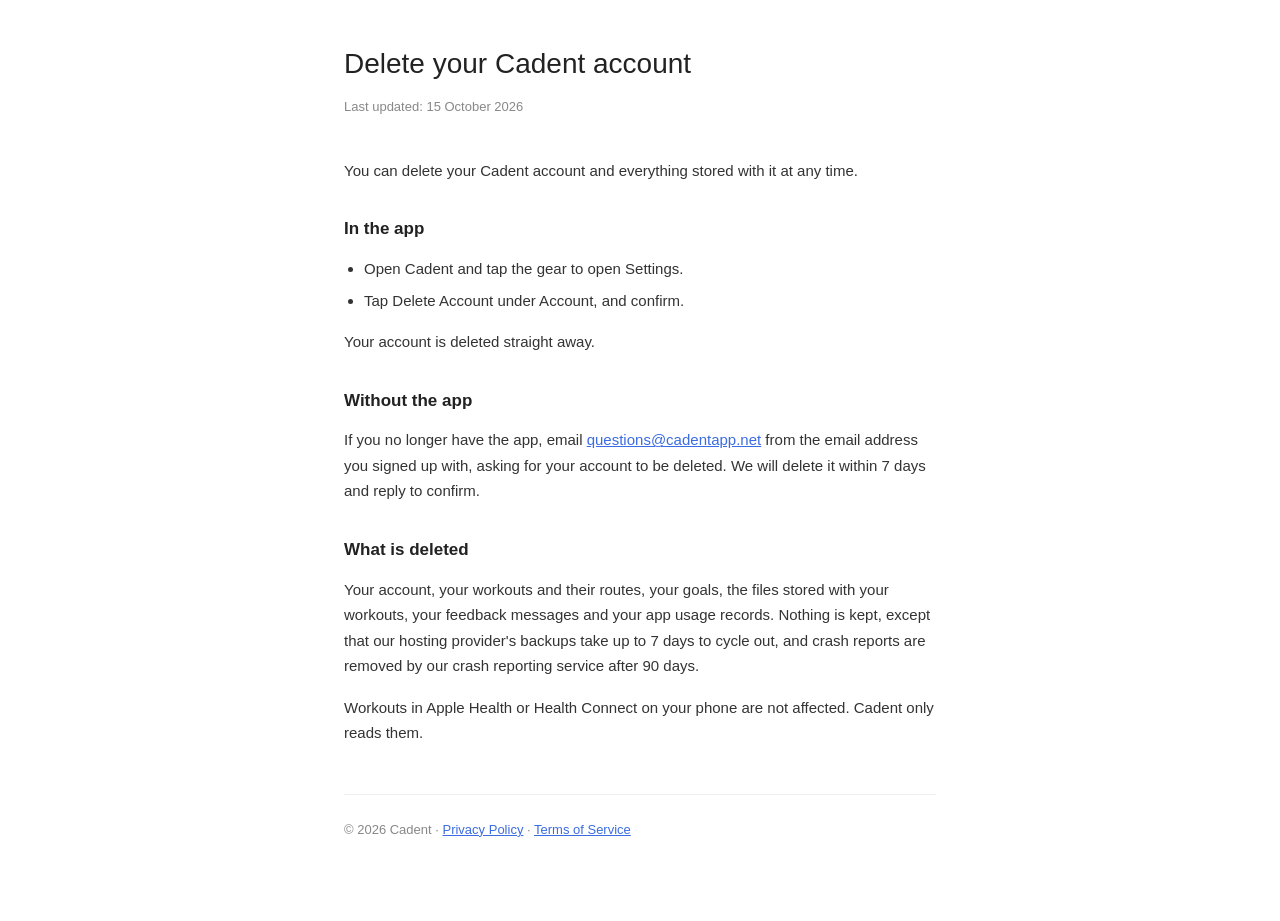
==== delete-account.html @ 182a0697 "Account deletion page, as Google Play requires" ====
<!DOCTYPE html>
<html lang="en">
<head>
  <meta charset="UTF-8">
  <meta name="viewport" content="width=device-width, initial-scale=1.0">
  <title>Delete your account — Cadent</title>
  <style>
    * { margin: 0; padding: 0; box-sizing: border-box; }
    body {
      font-family: -apple-system, BlinkMacSystemFont, 'Segoe UI', Roboto, sans-serif;
      color: #222;
      background: #fff;
      line-height: 1.7;
      padding: 40px 24px 80px;
      max-width: 640px;
      margin: 0 auto;
    }
    h1 {
      font-size: 28px;
      font-weight: 300;
      margin-bottom: 8px;
    }
    .updated {
      font-size: 13px;
      color: #888;
      margin-bottom: 40px;
    }
    h2 {
      font-size: 17px;
      font-weight: 600;
      margin-top: 32px;
      margin-bottom: 12px;
    }
    p {
      font-size: 15px;
      color: #333;
      margin-bottom: 16px;
    }
    ul {
      margin: 0 0 16px 20px;
      font-size: 15px;
      color: #333;
    }
    li { margin-bottom: 6px; }
    a { color: #3B6CE1; }
    .footer {
      margin-top: 48px;
      padding-top: 24px;
      border-top: 1px solid #eee;
      font-size: 13px;
      color: #888;
    }
  </style>
</head>
<body>

  <h1>Delete your Cadent account</h1>
  <p class="updated">Last updated: 15 October 2026</p>

  <p>You can delete your Cadent account and everything stored with it at any time.</p>

  <h2>In the app</h2>
  <ul>
    <li>Open Cadent and tap the gear to open Settings.</li>
    <li>Tap Delete Account under Account, and confirm.</li>
  </ul>
  <p>Your account is deleted straight away.</p>

  <h2>Without the app</h2>
  <p>If you no longer have the app, email <a href="mailto:questions@cadentapp.net?subject=Delete%20my%20account">questions@cadentapp.net</a> from the email address you signed up with, asking for your account to be deleted. We will delete it within 7 days and reply to confirm.</p>

  <h2>What is deleted</h2>
  <p>Your account, your workouts and their routes, your goals, the files stored with your workouts, your feedback messages and your app usage records. Nothing is kept, except that our hosting provider's backups take up to 7 days to cycle out, and crash reports are removed by our crash reporting service after 90 days.</p>
  <p>Workouts in Apple Health or Health Connect on your phone are not affected. Cadent only reads them.</p>

  <div class="footer">
    &copy; 2026 Cadent &middot; <a href="/privacy">Privacy Policy</a> &middot; <a href="/terms">Terms of Service</a>
  </div>

</body>
</html>
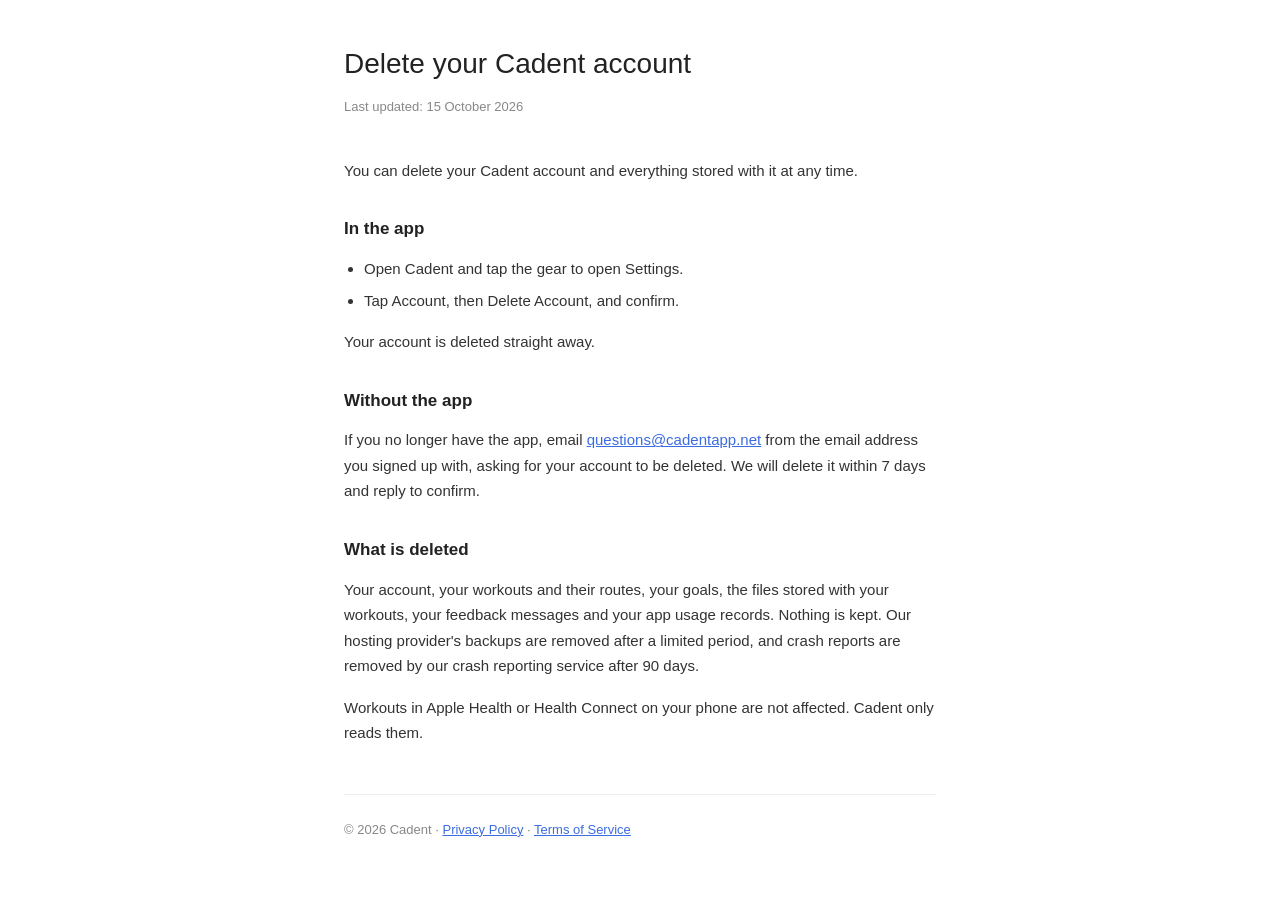
==== commit 9d4dab6b: "Account deletion page: match the app's Settings path" ====
--- a/delete-account.html
+++ b/delete-account.html
@@ -62,7 +62,7 @@
   <h2>In the app</h2>
   <ul>
     <li>Open Cadent and tap the gear to open Settings.</li>
-    <li>Tap Delete Account under Account, and confirm.</li>
+    <li>Tap Account, then Delete Account, and confirm.</li>
   </ul>
   <p>Your account is deleted straight away.</p>
 
@@ -70,7 +70,7 @@
   <p>If you no longer have the app, email <a href="mailto:questions@cadentapp.net?subject=Delete%20my%20account">questions@cadentapp.net</a> from the email address you signed up with, asking for your account to be deleted. We will delete it within 7 days and reply to confirm.</p>
 
   <h2>What is deleted</h2>
-  <p>Your account, your workouts and their routes, your goals, the files stored with your workouts, your feedback messages and your app usage records. Nothing is kept, except that our hosting provider's backups take up to 7 days to cycle out, and crash reports are removed by our crash reporting service after 90 days.</p>
+  <p>Your account, your workouts and their routes, your goals, the files stored with your workouts, your feedback messages and your app usage records. Nothing is kept. Our hosting provider's backups are removed after a limited period, and crash reports are removed by our crash reporting service after 90 days.</p>
   <p>Workouts in Apple Health or Health Connect on your phone are not affected. Cadent only reads them.</p>
 
   <div class="footer">
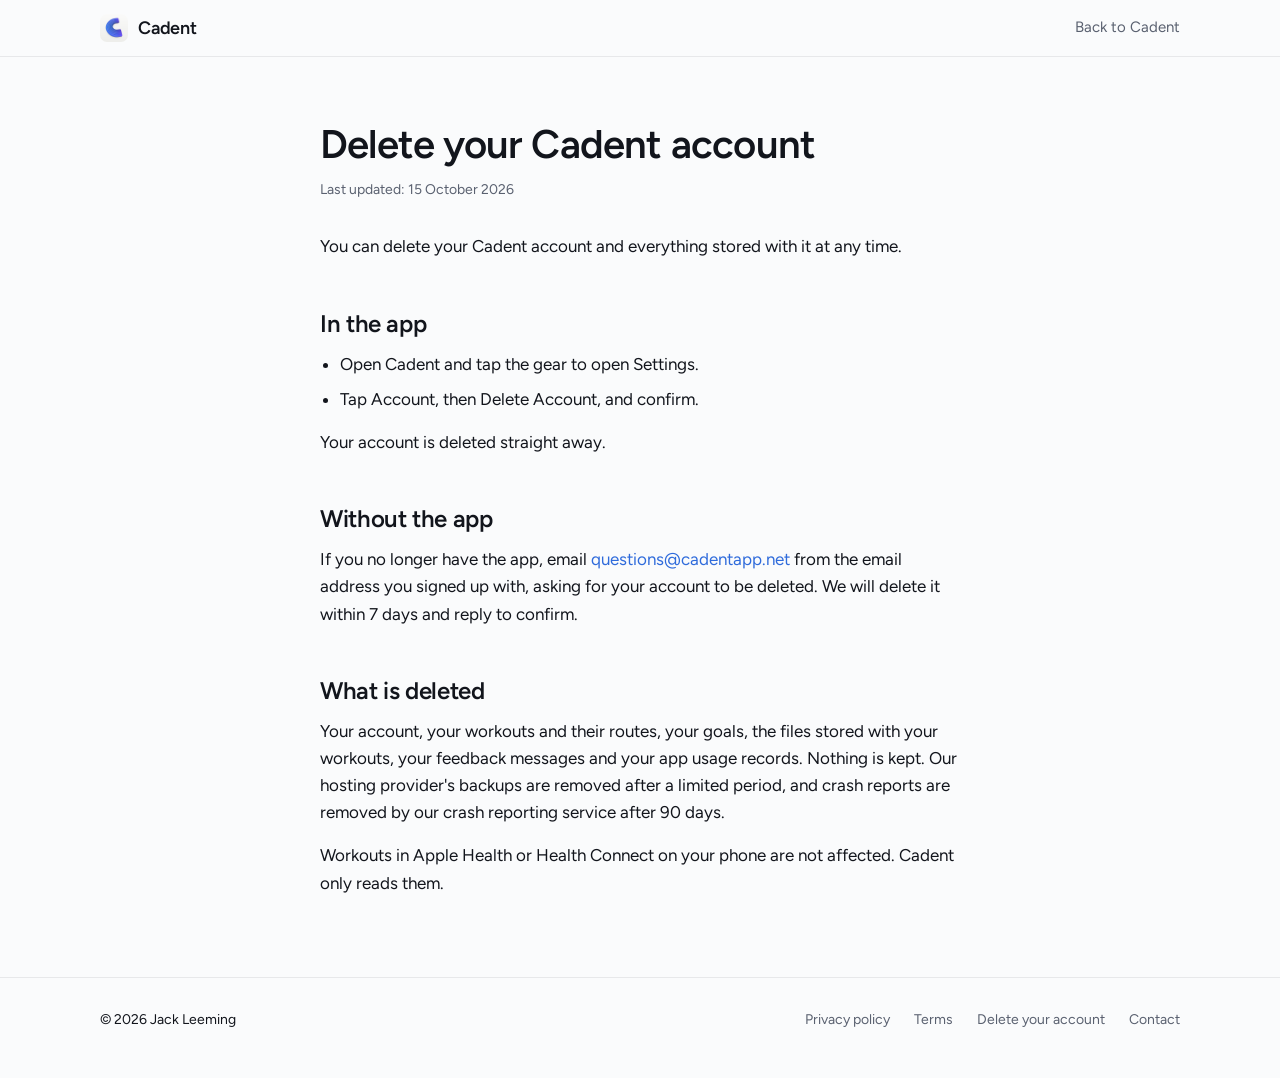
==== commit bf7f91ae: "Website refresh for 2.0: new home page, shared stylesheet, legal pages restyled Built from the desig" ====
--- a/delete-account.html
+++ b/delete-account.html
@@ -1,81 +1,69 @@
-<!DOCTYPE html>
-<html lang="en">
+<!doctype html>
+<html lang="en-AU">
 <head>
-  <meta charset="UTF-8">
-  <meta name="viewport" content="width=device-width, initial-scale=1.0">
-  <title>Delete your account — Cadent</title>
-  <style>
-    * { margin: 0; padding: 0; box-sizing: border-box; }
-    body {
-      font-family: -apple-system, BlinkMacSystemFont, 'Segoe UI', Roboto, sans-serif;
-      color: #222;
-      background: #fff;
-      line-height: 1.7;
-      padding: 40px 24px 80px;
-      max-width: 640px;
-      margin: 0 auto;
-    }
-    h1 {
-      font-size: 28px;
-      font-weight: 300;
-      margin-bottom: 8px;
-    }
-    .updated {
-      font-size: 13px;
-      color: #888;
-      margin-bottom: 40px;
-    }
-    h2 {
-      font-size: 17px;
-      font-weight: 600;
-      margin-top: 32px;
-      margin-bottom: 12px;
-    }
-    p {
-      font-size: 15px;
-      color: #333;
-      margin-bottom: 16px;
-    }
-    ul {
-      margin: 0 0 16px 20px;
-      font-size: 15px;
-      color: #333;
-    }
-    li { margin-bottom: 6px; }
-    a { color: #3B6CE1; }
-    .footer {
-      margin-top: 48px;
-      padding-top: 24px;
-      border-top: 1px solid #eee;
-      font-size: 13px;
-      color: #888;
-    }
-  </style>
+<meta charset="utf-8">
+<meta name="viewport" content="width=device-width, initial-scale=1">
+<title>Delete your account: Cadent</title>
+<meta name="description" content="How to delete your Cadent account and every workout stored with it.">
+<meta name="color-scheme" content="light dark">
+<meta name="theme-color" media="(prefers-color-scheme: light)" content="#FAFBFC">
+<meta name="theme-color" media="(prefers-color-scheme: dark)" content="#111214">
+<meta property="og:title" content="Cadent: delete your account">
+<meta property="og:description" content="How to delete your Cadent account and every workout stored with it.">
+<meta property="og:image" content="https://cadentapp.net/share.png">
+<meta property="og:url" content="https://cadentapp.net/delete-account.html">
+<meta property="og:type" content="website">
+<meta name="twitter:card" content="summary_large_image">
+<link rel="icon" href="img/favicon-64.png" sizes="64x64">
+<link rel="icon" href="img/favicon-32.png" sizes="32x32">
+<link rel="apple-touch-icon" href="img/apple-touch-icon.png">
+<link rel="preconnect" href="https://fonts.googleapis.com">
+<link rel="preconnect" href="https://fonts.gstatic.com" crossorigin>
+<link href="https://fonts.googleapis.com/css2?family=Figtree:wght@400;500;600;700&display=swap" rel="stylesheet">
+<link rel="stylesheet" href="site.css">
 </head>
 <body>
 
-  <h1>Delete your Cadent account</h1>
-  <p class="updated">Last updated: 15 October 2026</p>
+<header class="header">
+  <div class="wrap">
+    <a class="brand" href="/" aria-label="Cadent home"><img src="img/icon-128.png" alt="" width="28" height="28">Cadent</a>
+    <a class="back" href="/">Back to Cadent</a>
+  </div>
+</header>
 
-  <p>You can delete your Cadent account and everything stored with it at any time.</p>
+<main class="read">
+<h1>Delete your Cadent account</h1>
+<p class="updated">Last updated: 15 October 2026</p>
 
-  <h2>In the app</h2>
-  <ul>
-    <li>Open Cadent and tap the gear to open Settings.</li>
-    <li>Tap Account, then Delete Account, and confirm.</li>
-  </ul>
-  <p>Your account is deleted straight away.</p>
+<p>You can delete your Cadent account and everything stored with it at any time.</p>
 
-  <h2>Without the app</h2>
-  <p>If you no longer have the app, email <a href="mailto:questions@cadentapp.net?subject=Delete%20my%20account">questions@cadentapp.net</a> from the email address you signed up with, asking for your account to be deleted. We will delete it within 7 days and reply to confirm.</p>
+<h2>In the app</h2>
+<ul>
+  <li>Open Cadent and tap the gear to open Settings.</li>
+  <li>Tap Account, then Delete Account, and confirm.</li>
+</ul>
+<p>Your account is deleted straight away.</p>
 
-  <h2>What is deleted</h2>
-  <p>Your account, your workouts and their routes, your goals, the files stored with your workouts, your feedback messages and your app usage records. Nothing is kept. Our hosting provider's backups are removed after a limited period, and crash reports are removed by our crash reporting service after 90 days.</p>
-  <p>Workouts in Apple Health or Health Connect on your phone are not affected. Cadent only reads them.</p>
+<h2>Without the app</h2>
+<p>If you no longer have the app, email <a href="mailto:questions@cadentapp.net?subject=Delete%20my%20account">questions@cadentapp.net</a> from the email address you signed up with, asking for your account to be deleted. We will delete it within 7 days and reply to confirm.</p>
 
-  <div class="footer">
-    &copy; 2026 Cadent &middot; <a href="/privacy">Privacy Policy</a> &middot; <a href="/terms">Terms of Service</a>
+<h2>What is deleted</h2>
+<p>Your account, your workouts and their routes, your goals, the files stored with your workouts, your feedback messages and your app usage records. Nothing is kept. Our hosting provider's backups are removed after a limited period, and crash reports are removed by our crash reporting service after 90 days.</p>
+<p>Workouts in Apple Health or Health Connect on your phone are not affected. Cadent only reads them.</p>
+
+
+</main>
+
+<footer class="footer">
+  <div class="wrap">
+    <div class="copy">© 2026 Jack Leeming</div>
+    <nav aria-label="Legal">
+      <a href="privacy.html">Privacy policy</a>
+      <a href="terms.html">Terms</a>
+      <a href="delete-account.html">Delete your account</a>
+      <a href="/#contact">Contact</a>
+    </nav>
   </div>
-
+</footer>
 </body>
 </html>
--- a/site.css
+++ b/site.css
@@ -0,0 +1,170 @@
+/* Cadent website. Spec: _cadent/3 Website/Website refresh spec.md (19 Oct 2026). */
+
+/* ---------- Tokens ---------- */
+:root {
+  --bg: #FAFBFC; --surface: #FFFFFF; --text: #12151C; --text-2: #5A6170;
+  --accent: #2F6BDB; --accent-2: #6A48F5;
+  --hairline: rgba(18,21,28,.08);
+  --shadow: 0 8px 24px rgba(18,21,28,.08), 0 1px 2px rgba(18,21,28,.06);
+  --phone-shadow: 0 24px 60px rgba(18,21,28,.14), 0 2px 6px rgba(18,21,28,.06);
+  --s1: 4px; --s2: 8px; --s3: 12px; --s4: 16px; --s5: 24px; --s6: 32px; --s7: 48px; --s8: 64px; --s9: 96px;
+  --page: 1120px; --read: 680px; --gutter: 20px;
+}
+@media (prefers-color-scheme: dark) {
+  :root {
+    --bg: #111214; --surface: #1D1E22; --text: #F4F4F5; --text-2: #A9AAB1;
+    --accent: #5B8DEF; --accent-2: #8869FF;
+    --hairline: rgba(244,244,245,.10);
+    --shadow: 0 8px 24px rgba(0,0,0,.35), 0 1px 2px rgba(0,0,0,.4);
+    --phone-shadow: 0 24px 60px rgba(0,0,0,.5), 0 2px 6px rgba(0,0,0,.4);
+  }
+}
+
+/* ---------- Base ---------- */
+* { box-sizing: border-box; }
+html { -webkit-text-size-adjust: 100%; }
+body {
+  margin: 0; background: var(--bg); color: var(--text);
+  font-family: Figtree, system-ui, -apple-system, "Segoe UI", sans-serif;
+  font-size: 17px; line-height: 1.55; -webkit-font-smoothing: antialiased;
+}
+img { display: block; max-width: 100%; height: auto; }
+a { color: inherit; text-decoration: none; }
+a:focus-visible { outline: 2px solid var(--accent); outline-offset: 3px; border-radius: 4px; }
+p { margin: 0; }
+h1, h2, h3 { margin: 0; font-weight: 600; letter-spacing: -.015em; }
+.wrap { max-width: var(--page); margin: 0 auto; padding: 0 var(--gutter); }
+.lead { font-size: 18px; line-height: 1.5; color: var(--text-2); }
+.small { font-size: 14px; line-height: 1.45; color: var(--text-2); }
+
+/* ---------- Header ---------- */
+.header {
+  position: sticky; top: 0; z-index: 5;
+  background: color-mix(in srgb, var(--bg) 88%, transparent);
+  backdrop-filter: saturate(1.4) blur(12px); -webkit-backdrop-filter: saturate(1.4) blur(12px);
+  border-bottom: 1px solid var(--hairline);
+}
+.header .wrap { display: flex; align-items: center; justify-content: space-between; height: 56px; }
+.brand { display: flex; align-items: center; gap: 10px; font-weight: 600; font-size: 18px; line-height: 1; letter-spacing: -.01em; }
+.brand img { width: 28px; height: 28px; border-radius: 7px; }
+.header .badge { display: none; }
+.header .back { font-size: 15px; color: var(--text-2); }
+.header .back:hover { color: var(--text); }
+@media (min-width: 768px) { .header .badge { display: block; --badge-h: 36px; } }
+
+/* ---------- App Store badge (Apple's artwork; black on light, white on dark) ---------- */
+.badge { --badge-h: 48px; display: block; transition: transform .18s ease, opacity .18s ease; }
+.badge img { height: var(--badge-h); width: auto; }
+.badge:hover { opacity: .9; }
+.badge:active { transform: scale(.98); }
+.store-row { display: flex; flex-wrap: wrap; align-items: center; gap: var(--s3); }
+
+/* ---------- Phone ---------- */
+.phone {
+  position: relative; aspect-ratio: 1320/2868; border-radius: 9.5%/4.4%; overflow: hidden;
+  background: var(--surface); border: 1px solid var(--hairline); box-shadow: var(--phone-shadow);
+}
+.phone img { width: 100%; height: 100%; object-fit: cover; object-position: top; }
+.phone.top {
+  aspect-ratio: 1320/1700; border-bottom-left-radius: 0; border-bottom-right-radius: 0; border-bottom: 0; box-shadow: none;
+  mask-image: linear-gradient(#000 82%, transparent); -webkit-mask-image: linear-gradient(#000 82%, transparent);
+}
+
+/* ---------- Hero ---------- */
+.hero { padding: var(--s7) 0 0; }
+.hero .wrap { display: grid; gap: var(--s6); align-items: center; }
+.hero h1 { font-size: 40px; line-height: 1.08; letter-spacing: -.025em; max-width: 12ch; }
+.hero .lead { margin-top: var(--s4); max-width: 34ch; }
+.hero .store-row { margin-top: var(--s5); }
+.hero .small { margin-top: var(--s3); }
+.hero .phone-wrap { width: min(100%, 320px); margin: var(--s4) auto 0; }
+.hero .phone { aspect-ratio: 1320/2360; border-bottom-left-radius: 0; border-bottom-right-radius: 0; border-bottom: 0; }
+@media (min-width: 768px) {
+  .hero { padding-top: var(--s8); }
+  .hero .wrap { grid-template-columns: 1.1fr .9fr; gap: var(--s7); }
+  .hero h1 { font-size: 52px; }
+  .hero .lead { font-size: 20px; }
+  .hero .phone-wrap { width: min(100%, 360px); margin: 0 0 0 auto; }
+  .hero .phone { aspect-ratio: 1320/2868; border-radius: 9.5%/4.4%; border-bottom: 1px solid var(--hairline); }
+}
+@media (min-width: 1024px) { .hero h1 { font-size: 60px; } .hero .phone-wrap { width: 380px; } }
+.hero-base { height: 1px; background: var(--hairline); margin-top: var(--s7); }
+@media (min-width: 768px) { .hero-base { margin-top: var(--s8); } }
+
+/* ---------- Feature sections ---------- */
+.feature { padding: var(--s8) 0; }
+.feature .wrap { display: grid; gap: var(--s5); align-items: center; }
+.feature h2 { font-size: 30px; line-height: 1.15; }
+.feature p { margin-top: var(--s3); color: var(--text-2); max-width: 40ch; }
+.feature .phone-wrap { width: min(100%, 320px); margin: var(--s2) auto 0; }
+.feature + .feature { border-top: 1px solid var(--hairline); }
+@media (min-width: 768px) {
+  .feature { padding: 80px 0; }
+  .feature .wrap { grid-template-columns: 1fr 1fr; gap: var(--s8); }
+  .feature h2 { font-size: 38px; }
+  .feature p { font-size: 18px; }
+  .feature .phone-wrap { width: min(100%, 360px); margin: 0 auto; }
+  .feature.flip .copy { order: 2; }
+}
+/* Private section: the mark instead of a phone */
+.feature .mark-wrap { width: min(70%, 260px); margin: var(--s2) auto 0; }
+@media (min-width: 768px) { .feature .mark-wrap { width: min(100%, 340px); margin: 0 auto; } }
+
+/* ---------- The details ---------- */
+.facts { padding: var(--s8) 0; border-top: 1px solid var(--hairline); }
+.facts h2 { font-size: 30px; line-height: 1.15; }
+.facts ul { list-style: none; margin: var(--s5) 0 0; padding: 0; display: grid; gap: var(--s5); }
+.facts li { padding-top: var(--s4); border-top: 1px solid var(--hairline); }
+.facts b { display: block; font-weight: 600; font-size: 17px; line-height: 1.4; }
+.facts span { display: block; margin-top: var(--s1); color: var(--text-2); font-size: 16px; line-height: 1.5; }
+@media (min-width: 768px) {
+  .facts { padding: var(--s9) 0; }
+  .facts h2 { font-size: 38px; }
+  .facts ul { grid-template-columns: repeat(3, 1fr); gap: var(--s6) var(--s7); }
+}
+
+/* ---------- Download ---------- */
+.download { padding: var(--s8) 0; border-top: 1px solid var(--hairline); text-align: center; }
+.download h2 { font-size: 30px; line-height: 1.15; }
+.download .store-row { justify-content: center; margin-top: var(--s5); }
+.download .small { margin-top: var(--s3); }
+@media (min-width: 768px) { .download { padding: var(--s9) 0; } .download h2 { font-size: 38px; } }
+
+/* ---------- Support ---------- */
+.support { padding: var(--s8) 0; border-top: 1px solid var(--hairline); }
+.support h2 { font-size: 24px; line-height: 1.2; }
+.support p { margin-top: var(--s3); color: var(--text-2); max-width: 48ch; }
+.support a { color: var(--accent); font-weight: 500; }
+.support a:hover { text-decoration: underline; text-underline-offset: 3px; }
+
+/* ---------- Footer ---------- */
+.footer { border-top: 1px solid var(--hairline); padding: var(--s6) 0 var(--s7); }
+.footer .wrap { display: flex; flex-direction: column; gap: var(--s4); font-size: 14px; line-height: 1.45; color: var(--text-2); }
+.footer .copy { color: var(--text); }
+.footer nav { display: flex; flex-wrap: wrap; gap: var(--s3) var(--s5); }
+.footer nav a:hover { color: var(--text); }
+@media (min-width: 768px) { .footer .wrap { flex-direction: row; justify-content: space-between; align-items: center; } }
+
+/* ---------- Legal pages: reading layout ---------- */
+.read { max-width: var(--read); margin: 0 auto; padding: var(--s7) var(--gutter) var(--s8); line-height: 1.6; }
+.read h1 { font-size: 32px; line-height: 1.15; letter-spacing: -.02em; }
+.read .updated { margin: var(--s3) 0 var(--s6); font-size: 14px; color: var(--text-2); }
+.read h2 { font-size: 22px; line-height: 1.25; margin: var(--s7) 0 var(--s3); }
+.read h3 { font-size: 17px; letter-spacing: 0; margin: var(--s5) 0 var(--s2); }
+.read p { margin: 0 0 var(--s4); }
+.read ul, .read ol { padding-left: 1.2em; margin: 0 0 var(--s4); }
+.read li { margin-bottom: var(--s2); }
+.read strong, .read b { font-weight: 700; }
+.read a { color: var(--accent); }
+.read a:hover { text-decoration: underline; text-underline-offset: 3px; }
+.read hr { border: 0; border-top: 1px solid var(--hairline); margin: var(--s7) 0; }
+@media (min-width: 768px) { .read { padding-top: var(--s8); } .read h1 { font-size: 40px; } .read h2 { font-size: 24px; } }
+
+/* ---------- Motion ---------- */
+/* Only hidden once the page's script has run (it adds .js), so nothing is lost with JavaScript off. */
+.js .reveal { opacity: 0; transform: translateY(12px); transition: opacity .42s ease, transform .42s ease; }
+.js .reveal.in { opacity: 1; transform: none; }
+@media (prefers-reduced-motion: reduce) {
+  .js .reveal { opacity: 1; transform: none; transition: none; }
+  .badge { transition: none; }
+}
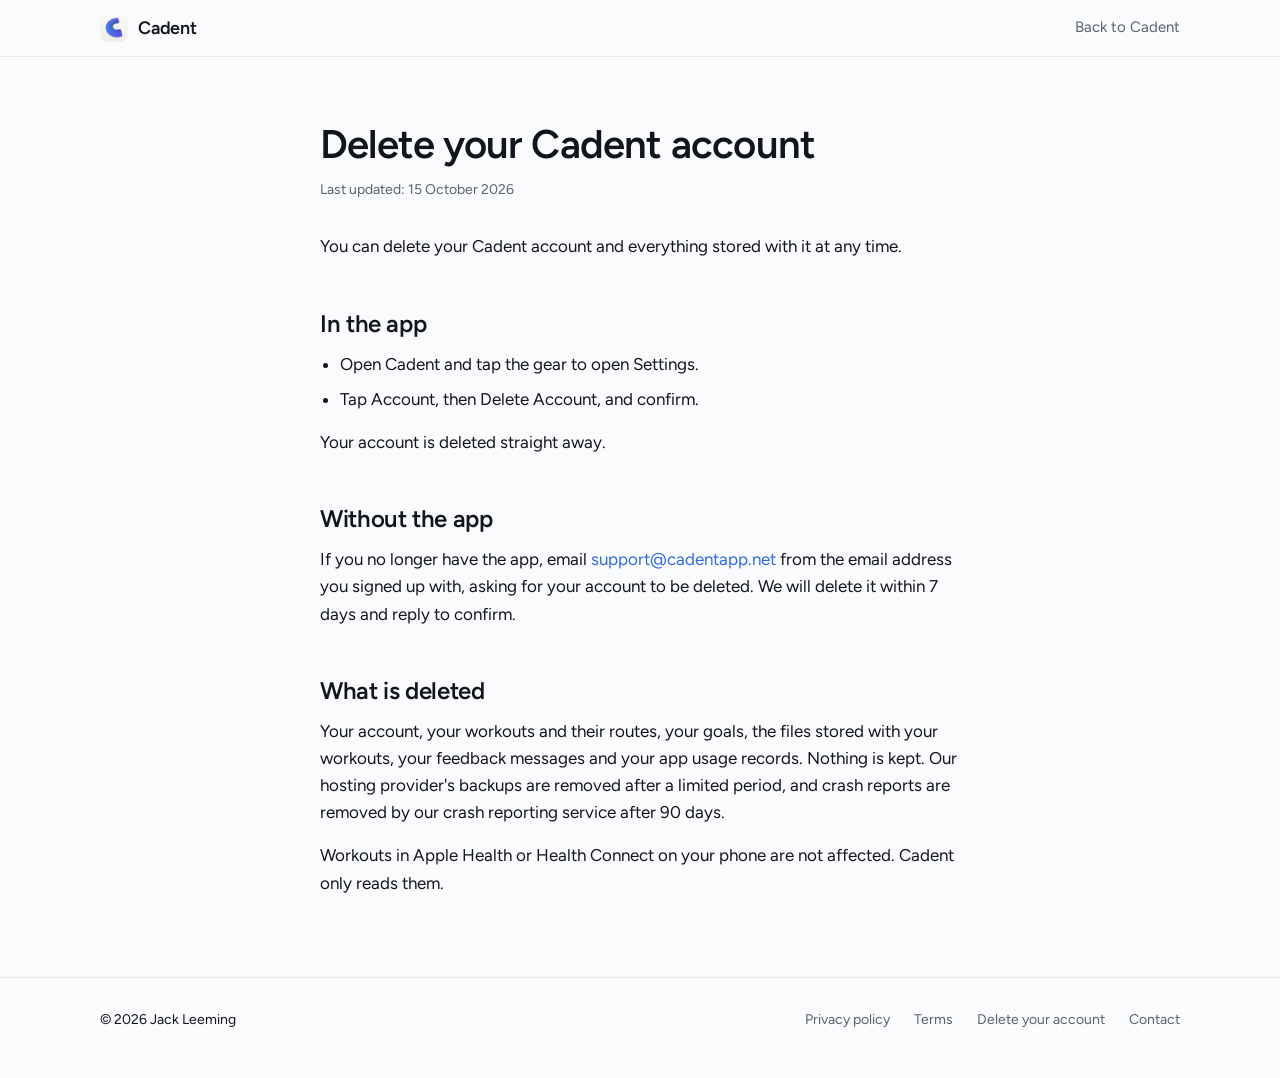
==== commit 76c49f5b: "Legal pages: support@cadentapp.net as the contact Co-Authored-By: Claude Opus 5.5 <noreply@anthropic" ====
--- a/delete-account.html
+++ b/delete-account.html
@@ -45,7 +45,7 @@
 <p>Your account is deleted straight away.</p>
 
 <h2>Without the app</h2>
-<p>If you no longer have the app, email <a href="mailto:questions@cadentapp.net?subject=Delete%20my%20account">questions@cadentapp.net</a> from the email address you signed up with, asking for your account to be deleted. We will delete it within 7 days and reply to confirm.</p>
+<p>If you no longer have the app, email <a href="mailto:support@cadentapp.net?subject=Delete%20my%20account">support@cadentapp.net</a> from the email address you signed up with, asking for your account to be deleted. We will delete it within 7 days and reply to confirm.</p>
 
 <h2>What is deleted</h2>
 <p>Your account, your workouts and their routes, your goals, the files stored with your workouts, your feedback messages and your app usage records. Nothing is kept. Our hosting provider's backups are removed after a limited period, and crash reports are removed by our crash reporting service after 90 days.</p>
